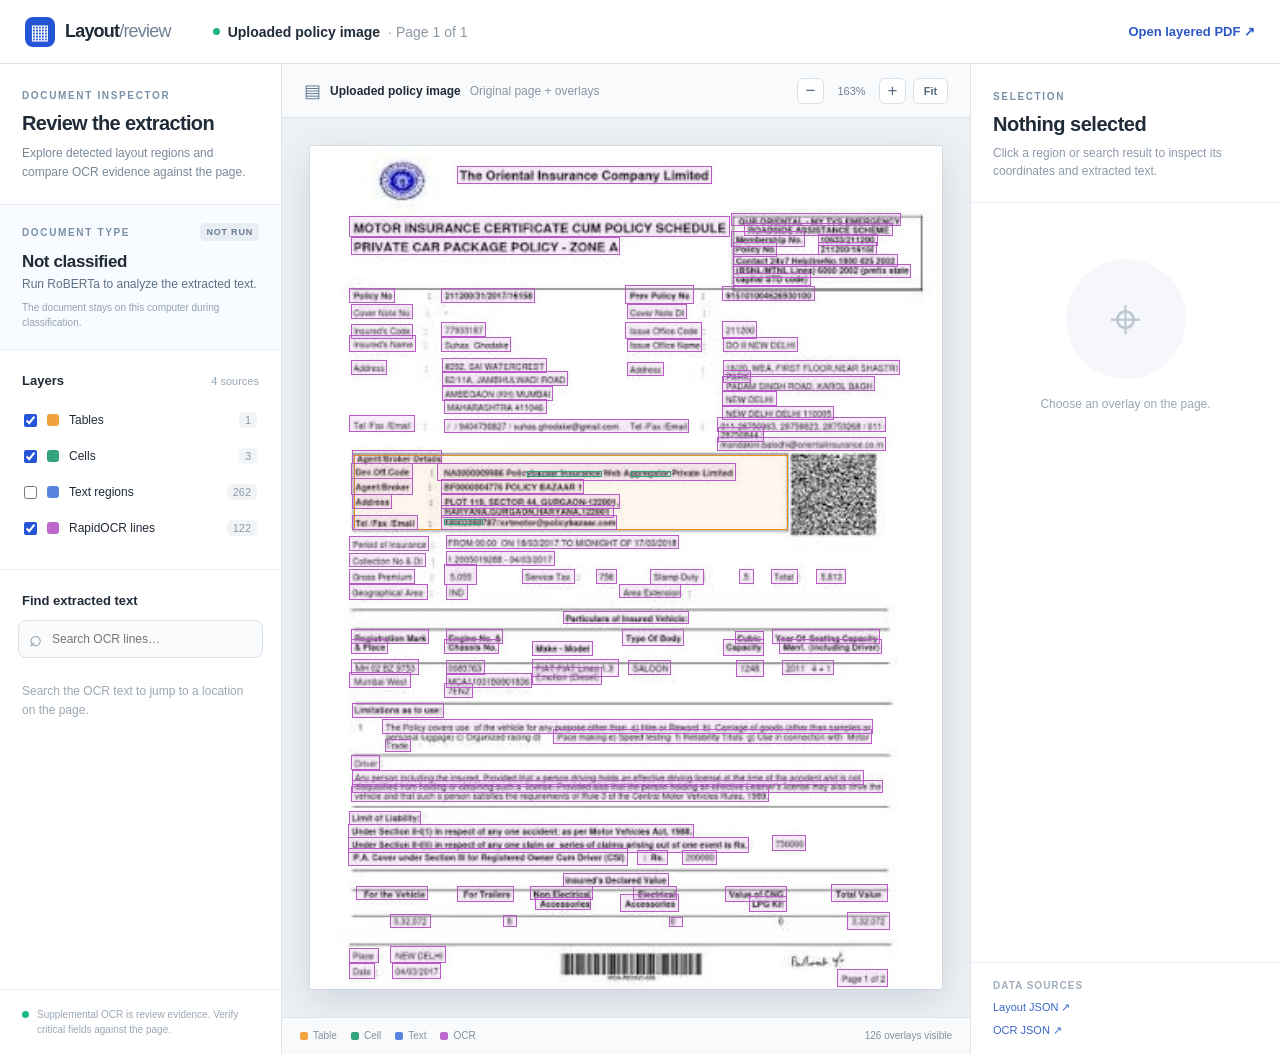
==== index.html @ 42da4f46 "Initial document review app" ====
<!doctype html>
<html lang="en">
<head>
  <meta charset="utf-8">
  <meta name="viewport" content="width=device-width, initial-scale=1">
  <title>Policy layout review</title>
  <link rel="stylesheet" href="viewer.css">
</head>
<body>
  <div class="app">
    <header class="topbar">
      <div class="brand"><span class="brand-mark">▦</span><span>Layout<span class="brand-light">/review</span></span></div>
      <div class="document-name"><span class="status-dot"></span><span id="document-name">Policy schedule</span><span class="document-sub">· Page 1 of 1</span></div>
      <a id="source-pdf" class="source-link" href="policy_roi.pdf" target="_blank" rel="noopener">Open layered PDF <span aria-hidden="true">↗</span></a>
    </header>

    <main class="workspace">
      <aside class="sidebar">
        <div class="side-head"><p class="eyebrow">DOCUMENT INSPECTOR</p><h1>Review the extraction</h1><p>Explore detected layout regions and compare OCR evidence against the page.</p></div>
        <div class="classification-card"><div class="classification-top"><span class="eyebrow">DOCUMENT TYPE</span><span id="classification-badge" class="classification-badge pending">NOT RUN</span></div><div id="classification-title" class="classification-title">Not classified</div><div id="classification-score" class="classification-score">Run RoBERTa to analyze the extracted text.</div><div id="classification-options" class="classification-options"></div><p id="classification-note" class="classification-note">The document stays on this computer during classification.</p></div>
        <div class="side-section">
          <div class="section-title"><h2>Layers</h2><span>4 sources</span></div>
          <label class="layer"><input id="layer-table" type="checkbox" checked><span class="swatch table"></span><span class="layer-name">Tables</span><span id="count-table" class="count">—</span></label>
          <label class="layer"><input id="layer-cell" type="checkbox" checked><span class="swatch cell"></span><span class="layer-name">Cells</span><span id="count-cell" class="count">—</span></label>
          <label class="layer"><input id="layer-text" type="checkbox"><span class="swatch text"></span><span class="layer-name">Text regions</span><span id="count-text" class="count">—</span></label>
          <label class="layer"><input id="layer-ocr" type="checkbox" checked><span class="swatch ocr"></span><span class="layer-name">RapidOCR lines</span><span id="count-ocr" class="count">—</span></label>
        </div>
        <div class="side-section search-section">
          <label class="search-label" for="search">Find extracted text</label>
          <div class="search-wrap"><span aria-hidden="true">⌕</span><input id="search" type="search" placeholder="Search OCR lines…" autocomplete="off"></div>
          <div id="search-results" class="search-results"><p class="muted">Search the OCR text to jump to a location on the page.</p></div>
        </div>
        <div class="sidebar-foot"><span class="tiny-dot"></span> Supplemental OCR is review evidence. Verify critical fields against the page.</div>
      </aside>

      <section class="canvas-area" aria-label="Document page">
        <div class="canvas-toolbar"><div><span class="page-icon">▤</span><strong id="toolbar-name">Policy schedule</strong><span class="toolbar-muted">Original page + overlays</span></div><div class="zoom-tools"><button id="zoom-out" aria-label="Zoom out">−</button><span id="zoom-label">100%</span><button id="zoom-in" aria-label="Zoom in">+</button><button id="fit" class="fit-button">Fit</button></div></div>
        <div id="viewport" class="viewport"><div id="page" class="page"><img src="viewer-page.jpg" alt="Scanned policy document page"><div id="overlays" class="overlays"></div></div></div>
        <div class="canvas-footer"><span><span class="legend-box table"></span> Table <span class="legend-box cell"></span> Cell <span class="legend-box text"></span> Text <span class="legend-box ocr"></span> OCR</span><span id="visible-count">Loading…</span></div>
      </section>

      <aside class="details"><div class="details-heading"><p class="eyebrow">SELECTION</p><h2 id="detail-title">Nothing selected</h2><p id="detail-subtitle">Click a region or search result to inspect its coordinates and extracted text.</p></div><div id="detail-body" class="detail-body"><div class="empty-illustration">⌖</div><p class="muted">Choose an overlay on the page.</p></div><div class="details-foot"><span>DATA SOURCES</span><a id="source-layout" href="policy_roi.page-001.json" target="_blank">Layout JSON ↗</a><a id="source-ocr" href="policy_data_enhanced.json" target="_blank">OCR JSON ↗</a></div></aside>
    </main>
  </div>
  <script src="viewer-data.js"></script>
  <script src="viewer.js"></script>
</body>
</html>
---- viewer.css ----
:root{font-family:Inter,-apple-system,BlinkMacSystemFont,"Segoe UI",sans-serif;color:#202b38;background:#eef1f4;font-size:14px}*{box-sizing:border-box}body{margin:0}.app{height:100vh;min-height:620px;display:flex;flex-direction:column}.topbar{height:64px;flex:none;background:#fff;border-bottom:1px solid #dde4ea;display:flex;align-items:center;padding:0 25px;gap:42px}.brand{font-weight:800;font-size:18px;letter-spacing:-.8px;display:flex;align-items:center;gap:10px;white-space:nowrap}.brand-mark{background:#2455d6;color:#fff;border-radius:8px;width:30px;height:30px;display:grid;place-items:center;font-size:21px;font-weight:400}.brand-light{font-weight:450;color:#718092}.document-name{font-weight:650;display:flex;align-items:center;gap:8px}.document-sub,.toolbar-muted{font-weight:400;color:#8a97a5}.status-dot,.tiny-dot{width:7px;height:7px;border-radius:50%;background:#1eb683;display:inline-block}.source-link{margin-left:auto;color:#2b58c5;text-decoration:none;font-weight:650;font-size:13px}.source-link:hover{text-decoration:underline}.workspace{display:grid;grid-template-columns:282px minmax(360px,1fr) 310px;min-height:0;flex:1}.sidebar,.details{background:#fff;min-height:0;display:flex;flex-direction:column}.sidebar{border-right:1px solid #dde4ea}.details{border-left:1px solid #dde4ea}.side-head{padding:26px 22px 23px;border-bottom:1px solid #ebeff3}.eyebrow{font-size:10px;letter-spacing:1.65px;font-weight:800;color:#7990a6;margin:0 0 10px}.side-head h1{font-size:20px;letter-spacing:-.65px;margin:0 0 9px;line-height:1.2}.side-head>p:last-child{font-size:12px;color:#798899;line-height:1.55;margin:0}.side-section{padding:23px 18px;border-bottom:1px solid #ebeff3}.section-title{display:flex;align-items:center;justify-content:space-between;padding:0 4px;margin-bottom:14px}.section-title h2{font-size:13px;margin:0}.section-title span{font-size:11px;color:#9aa7b5}.layer{display:flex;align-items:center;gap:10px;padding:10px 6px;border-radius:7px;cursor:pointer;font-size:12px}.layer:hover{background:#f6f8fa}.layer input{accent-color:#2455d6;margin:0}.swatch{height:12px;width:12px;border-radius:3px;flex:none}.swatch.table,.legend-box.table{background:#f1a13d}.swatch.cell,.legend-box.cell{background:#33a47e}.swatch.text,.legend-box.text{background:#5984de}.swatch.ocr,.legend-box.ocr{background:#bc68cb}.layer-name{flex:1}.count{color:#8b9aa9;background:#f1f4f7;padding:2px 6px;border-radius:5px;font-size:11px}.search-section{min-height:0;display:flex;flex:1;flex-direction:column}.search-label{font-weight:700;font-size:13px;margin:0 4px 12px}.search-wrap{border:1px solid #d9e1e9;background:#f9fbfc;border-radius:8px;display:flex;align-items:center;gap:8px;padding:0 10px;color:#8695a5}.search-wrap:focus-within{border-color:#4169d4;box-shadow:0 0 0 3px #4169d420}.search-wrap span{font-size:22px;line-height:1}.search-wrap input{border:0;outline:0;background:transparent;height:36px;width:100%;font:inherit;font-size:12px}.search-results{overflow:auto;margin-top:12px;min-height:0}.muted{color:#9aa7b3;font-size:12px;line-height:1.55}.search-results .muted{padding:0 4px}.result{width:100%;border:1px solid transparent;border-radius:7px;background:#fff;padding:9px;text-align:left;cursor:pointer;margin-bottom:4px}.result:hover,.result.active{background:#f4f7fe;border-color:#d9e3fa}.result-text{display:block;overflow:hidden;text-overflow:ellipsis;white-space:nowrap;font-weight:600;font-size:12px}.result-meta{display:block;color:#99a7b5;font-size:10px;margin-top:4px}.sidebar-foot{padding:17px 22px;font-size:10px;color:#9aa7b5;line-height:1.5;display:flex;align-items:flex-start;gap:8px}.sidebar-foot .tiny-dot{margin-top:4px;flex:none}.canvas-area{min-width:0;display:flex;flex-direction:column;background:#edf1f5}.canvas-toolbar{height:54px;flex:none;background:#f8fafb;border-bottom:1px solid #dbe3e9;display:flex;align-items:center;justify-content:space-between;padding:0 22px;font-size:12px}.canvas-toolbar>div:first-child{display:flex;align-items:center;gap:9px}.page-icon{font-size:18px;color:#637b98}.zoom-tools{display:flex;align-items:center;gap:7px}.zoom-tools button{border:1px solid #d8e0e8;border-radius:6px;background:#fff;color:#56697f;width:27px;height:26px;cursor:pointer;font-size:17px}.zoom-tools button:hover{background:#eaf0fb}.zoom-tools .fit-button{font-size:11px;width:35px;font-weight:650}.zoom-tools span{min-width:41px;text-align:center;font-size:11px;color:#708194}.viewport{flex:1;overflow:auto;padding:28px}.page{position:relative;width:768px;height:1024px;margin:0 auto;box-shadow:0 12px 35px #2a3d5926,0 0 0 1px #dce2e8;background:white}.page img{width:100%;height:100%;display:block}.overlays{position:absolute;inset:0;pointer-events:none}.overlay{position:absolute;pointer-events:auto;cursor:pointer;border:1.5px solid;transition:background .15s,box-shadow .15s;min-width:3px;min-height:3px}.overlay.table{border-color:#e98e1e;background:#f4a34016}.overlay.cell{border-color:#21a47a;background:#2eb58b14}.overlay.text{border-color:#4d80dc;background:#4d80dc18}.overlay.ocr{border-color:#b95bc5;background:#bb6aca1b}.overlay:hover,.overlay.selected{z-index:20;box-shadow:0 0 0 2px #fff,0 0 0 4px #263e6a;background:#4169d43a}.overlay.search-hit{background:#f6dd5888;border-color:#cf9e14;z-index:15}.canvas-footer{height:37px;flex:none;background:#f8fafb;border-top:1px solid #dbe3e9;display:flex;justify-content:space-between;align-items:center;padding:0 18px;color:#8291a0;font-size:10px}.canvas-footer>span:first-child{display:flex;align-items:center;gap:5px}.legend-box{width:8px;height:8px;border-radius:2px;display:inline-block;margin-left:9px}.legend-box:first-child{margin-left:0}.details-heading{padding:27px 22px 22px;border-bottom:1px solid #ebeff3}.details-heading h2{font-size:20px;letter-spacing:-.5px;margin:0 0 8px;line-height:1.2}.details-heading>p:last-child{font-size:12px;color:#8d9aab;line-height:1.5;margin:0}.detail-body{padding:20px 22px;overflow:auto;flex:1}.empty-illustration{height:120px;width:120px;border-radius:50%;background:#f5f7fa;display:grid;place-items:center;color:#bcc8d3;font-size:55px;margin:36px auto 16px}.detail-body>.muted{text-align:center}.detail-label{font-size:10px;color:#8798a8;letter-spacing:1px;font-weight:800;text-transform:uppercase;margin:20px 0 8px}.detail-label:first-child{margin-top:0}.detail-value{font-size:13px;line-height:1.55;word-break:break-word}.detail-code{background:#f5f7fa;border:1px solid #e8edf1;border-radius:7px;padding:11px 12px;font:11px/1.8 ui-monospace,SFMono-Regular,monospace;color:#587086}.confidence{display:flex;align-items:center;gap:10px}.confidence-track{height:5px;background:#e7edf1;border-radius:5px;flex:1;overflow:hidden}.confidence-fill{height:100%;background:#24b280}.details-foot{border-top:1px solid #ebeff3;padding:17px 22px;display:flex;flex-direction:column;gap:10px;font-size:11px}.details-foot span{font-size:10px;letter-spacing:1px;color:#a1aebb;font-weight:800}.details-foot a{color:#3866c7;text-decoration:none}.details-foot a:hover{text-decoration:underline}@media(max-width:1100px){.workspace{grid-template-columns:245px minmax(320px,1fr)}.details{display:none}}@media(max-width:700px){.app{height:auto;min-height:100vh}.topbar{gap:12px;padding:0 14px}.document-name{display:none}.workspace{display:flex;flex-direction:column}.sidebar{border:0}.side-head{padding:16px}.side-section{padding:12px 16px}.search-section{max-height:260px}.sidebar-foot{display:none}.canvas-area{height:75vh}.canvas-toolbar{padding:0 12px}.toolbar-muted{display:none}.viewport{padding:16px}.canvas-footer{padding:0 10px}}
.classification-card{padding:18px 22px 19px;border-bottom:1px solid #ebeff3;background:#f8fbff}.classification-top{display:flex;align-items:center;justify-content:space-between;gap:8px}.classification-top .eyebrow{margin:0}.classification-badge{font-size:9px;letter-spacing:.8px;font-weight:800;border-radius:5px;padding:4px 6px;background:#e9eef5;color:#6c7f93}.classification-badge.insurance_policy{background:#def5e9;color:#177451}.classification-badge.other_document{background:#e8edf8;color:#405d9d}.classification-badge.needs_review{background:#fff1d9;color:#a4670d}.classification-title{font-size:17px;letter-spacing:-.4px;font-weight:750;margin-top:11px}.classification-score{font-size:12px;color:#5d7187;margin-top:5px}.classification-note{font-size:10px;line-height:1.45;color:#93a2b1;margin:10px 0 0}
.classification-badge.tax_invoice{background:#e8f2ff;color:#315fb3}
.classification-options{display:flex;flex-wrap:wrap;gap:5px;margin-top:10px}.classification-options:empty{display:none}.classification-option{font-size:10px;color:#5c7189;background:#edf2f8;border-radius:5px;padding:4px 6px}
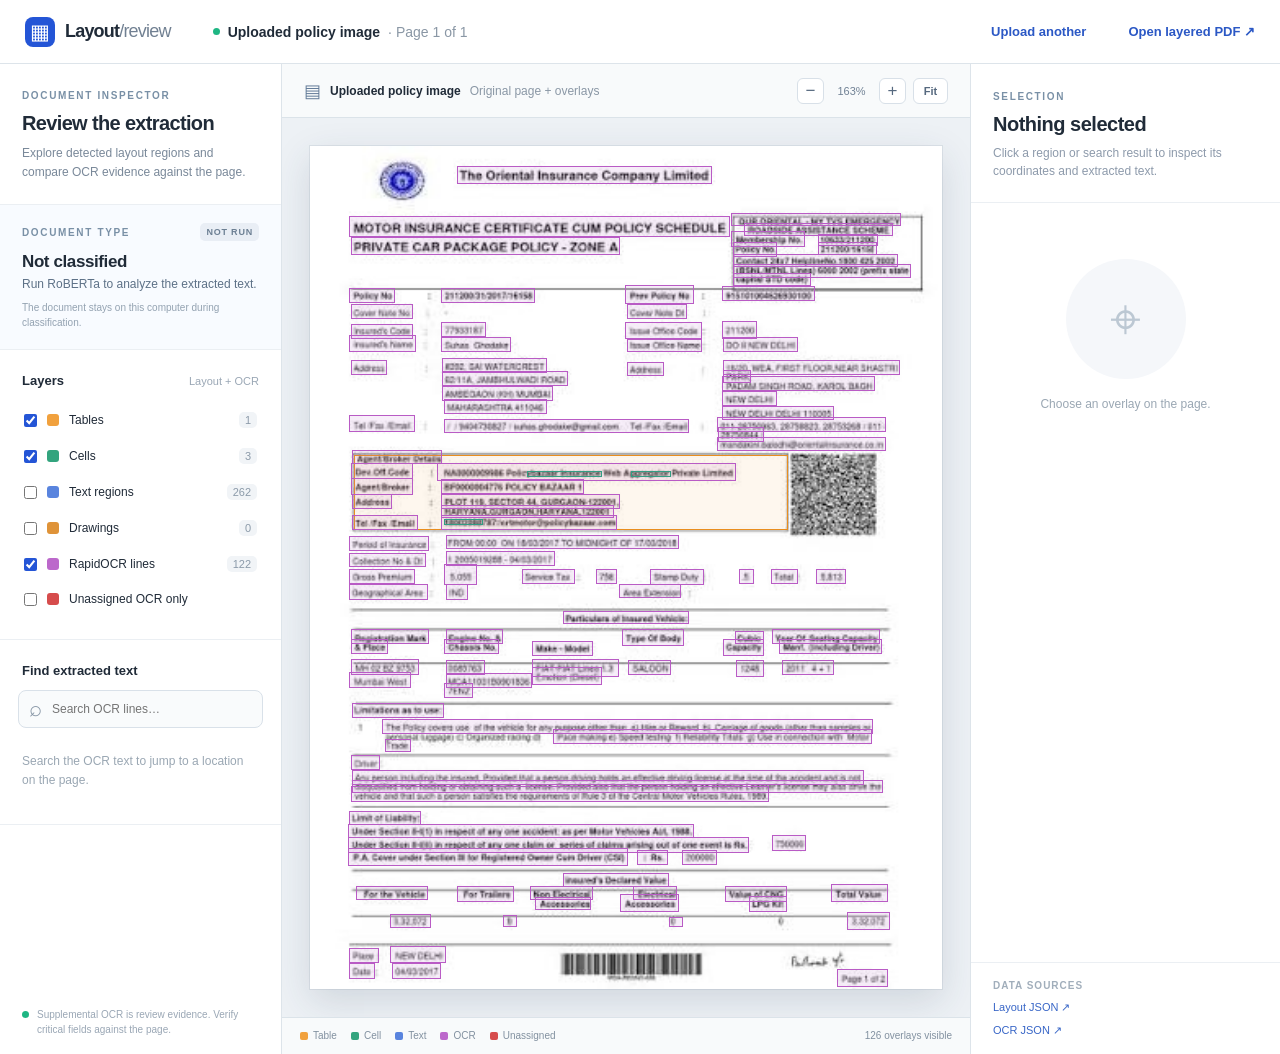
==== commit 26e3d96b: "Add question-directed evidence retrieval" ====
--- a/index.html
+++ b/index.html
@@ -11,6 +11,7 @@
     <header class="topbar">
       <div class="brand"><span class="brand-mark">▦</span><span>Layout<span class="brand-light">/review</span></span></div>
       <div class="document-name"><span class="status-dot"></span><span id="document-name">Policy schedule</span><span class="document-sub">· Page 1 of 1</span></div>
+      <a class="source-link upload-link" href="/">Upload another</a>
       <a id="source-pdf" class="source-link" href="policy_roi.pdf" target="_blank" rel="noopener">Open layered PDF <span aria-hidden="true">↗</span></a>
     </header>
 
@@ -19,12 +20,16 @@
         <div class="side-head"><p class="eyebrow">DOCUMENT INSPECTOR</p><h1>Review the extraction</h1><p>Explore detected layout regions and compare OCR evidence against the page.</p></div>
         <div class="classification-card"><div class="classification-top"><span class="eyebrow">DOCUMENT TYPE</span><span id="classification-badge" class="classification-badge pending">NOT RUN</span></div><div id="classification-title" class="classification-title">Not classified</div><div id="classification-score" class="classification-score">Run RoBERTa to analyze the extracted text.</div><div id="classification-options" class="classification-options"></div><p id="classification-note" class="classification-note">The document stays on this computer during classification.</p></div>
         <div class="side-section">
-          <div class="section-title"><h2>Layers</h2><span>4 sources</span></div>
+          <div class="section-title"><h2>Layers</h2><span>Layout + OCR</span></div>
           <label class="layer"><input id="layer-table" type="checkbox" checked><span class="swatch table"></span><span class="layer-name">Tables</span><span id="count-table" class="count">—</span></label>
           <label class="layer"><input id="layer-cell" type="checkbox" checked><span class="swatch cell"></span><span class="layer-name">Cells</span><span id="count-cell" class="count">—</span></label>
           <label class="layer"><input id="layer-text" type="checkbox"><span class="swatch text"></span><span class="layer-name">Text regions</span><span id="count-text" class="count">—</span></label>
+          <label class="layer"><input id="layer-drawing" type="checkbox"><span class="swatch drawing"></span><span class="layer-name">Drawings</span><span id="count-drawing" class="count">—</span></label>
           <label class="layer"><input id="layer-ocr" type="checkbox" checked><span class="swatch ocr"></span><span class="layer-name">RapidOCR lines</span><span id="count-ocr" class="count">—</span></label>
+          <label class="layer"><input id="show-unassigned" type="checkbox"><span class="swatch unassigned"></span><span class="layer-name">Unassigned OCR only</span></label>
         </div>
+        <div id="sections-panel" class="side-section" hidden><div class="section-title"><h2>Policy sections</h2><span id="sections-count"></span></div><div id="sections-list" class="sections-list"></div><p class="muted">Select a block to inspect its text and OCR evidence. Unknown blocks stay unassigned.</p></div>
+        <div id="evidence-panel" class="side-section" hidden><div class="section-title"><h2>Evidence review</h2><span id="evidence-count"></span></div><div id="evidence-list" class="evidence-list"></div></div>
         <div class="side-section search-section">
           <label class="search-label" for="search">Find extracted text</label>
           <div class="search-wrap"><span aria-hidden="true">⌕</span><input id="search" type="search" placeholder="Search OCR lines…" autocomplete="off"></div>
@@ -36,10 +41,10 @@
       <section class="canvas-area" aria-label="Document page">
         <div class="canvas-toolbar"><div><span class="page-icon">▤</span><strong id="toolbar-name">Policy schedule</strong><span class="toolbar-muted">Original page + overlays</span></div><div class="zoom-tools"><button id="zoom-out" aria-label="Zoom out">−</button><span id="zoom-label">100%</span><button id="zoom-in" aria-label="Zoom in">+</button><button id="fit" class="fit-button">Fit</button></div></div>
         <div id="viewport" class="viewport"><div id="page" class="page"><img src="viewer-page.jpg" alt="Scanned policy document page"><div id="overlays" class="overlays"></div></div></div>
-        <div class="canvas-footer"><span><span class="legend-box table"></span> Table <span class="legend-box cell"></span> Cell <span class="legend-box text"></span> Text <span class="legend-box ocr"></span> OCR</span><span id="visible-count">Loading…</span></div>
+        <div class="canvas-footer"><span><span class="legend-box table"></span> Table <span class="legend-box cell"></span> Cell <span class="legend-box text"></span> Text <span class="legend-box ocr"></span> OCR <span class="legend-box unassigned"></span> Unassigned</span><span id="visible-count">Loading…</span></div>
       </section>
 
-      <aside class="details"><div class="details-heading"><p class="eyebrow">SELECTION</p><h2 id="detail-title">Nothing selected</h2><p id="detail-subtitle">Click a region or search result to inspect its coordinates and extracted text.</p></div><div id="detail-body" class="detail-body"><div class="empty-illustration">⌖</div><p class="muted">Choose an overlay on the page.</p></div><div class="details-foot"><span>DATA SOURCES</span><a id="source-layout" href="policy_roi.page-001.json" target="_blank">Layout JSON ↗</a><a id="source-ocr" href="policy_data_enhanced.json" target="_blank">OCR JSON ↗</a></div></aside>
+      <aside class="details"><div class="details-heading"><p class="eyebrow">SELECTION</p><h2 id="detail-title">Nothing selected</h2><p id="detail-subtitle">Click a region or search result to inspect its coordinates and extracted text.</p></div><div id="detail-body" class="detail-body"><div class="empty-illustration">⌖</div><p class="muted">Choose an overlay on the page.</p></div><div class="details-foot"><span>DATA SOURCES</span><a id="source-layout" href="policy_roi.page-001.json" target="_blank">Layout JSON ↗</a><a id="source-ocr" href="policy_data_enhanced.json" target="_blank">OCR JSON ↗</a><a id="source-association" href="#" target="_blank" hidden>Association JSON ↗</a><a id="source-sections" href="#" target="_blank" hidden>Section JSON ↗</a><a id="source-evidence" href="#" target="_blank" hidden>Evidence manifest ↗</a><a id="source-roi-ocr" href="#" target="_blank" hidden>Grouped ROI OCR JSON ↗</a><a id="crop-gallery" href="#" target="_blank" hidden>Inspect ROI crops ↗</a></div></aside>
     </main>
   </div>
   <script src="viewer-data.js"></script>
--- a/viewer.css
+++ b/viewer.css
@@ -2,3 +2,8 @@
 .classification-card{padding:18px 22px 19px;border-bottom:1px solid #ebeff3;background:#f8fbff}.classification-top{display:flex;align-items:center;justify-content:space-between;gap:8px}.classification-top .eyebrow{margin:0}.classification-badge{font-size:9px;letter-spacing:.8px;font-weight:800;border-radius:5px;padding:4px 6px;background:#e9eef5;color:#6c7f93}.classification-badge.insurance_policy{background:#def5e9;color:#177451}.classification-badge.other_document{background:#e8edf8;color:#405d9d}.classification-badge.needs_review{background:#fff1d9;color:#a4670d}.classification-title{font-size:17px;letter-spacing:-.4px;font-weight:750;margin-top:11px}.classification-score{font-size:12px;color:#5d7187;margin-top:5px}.classification-note{font-size:10px;line-height:1.45;color:#93a2b1;margin:10px 0 0}
 .classification-badge.tax_invoice{background:#e8f2ff;color:#315fb3}
 .classification-options{display:flex;flex-wrap:wrap;gap:5px;margin-top:10px}.classification-options:empty{display:none}.classification-option{font-size:10px;color:#5c7189;background:#edf2f8;border-radius:5px;padding:4px 6px}
+.topbar .upload-link{margin-left:auto}.topbar .source-link:not(.upload-link){margin-left:0}@media(max-width:700px){.topbar .upload-link{font-size:11px}.topbar #source-pdf{display:none}}
+.swatch.drawing,.legend-box.drawing{background:#df9338}.swatch.unassigned,.legend-box.unassigned{background:#d64c4c}.overlay.drawing{border-color:#d8872a;background:#ec9a3214}.overlay.ocr.unassigned{border-color:#d64c4c;border-style:dashed;background:#e7656520}.overlay.ocr.ambiguous{box-shadow:inset 0 0 0 1px #e5aa35}.overlay.related{z-index:18;box-shadow:0 0 0 2px #fff,0 0 0 4px #1b8cbd;background:#29a5d044}.association-list{display:flex;flex-direction:column;gap:5px}.association-list button{border:1px solid #dce4ec;border-radius:6px;background:#f7fafd;text-align:left;padding:6px 8px;color:#315879;font-size:11px;line-height:1.4;font-family:inherit;cursor:pointer;word-break:break-word}.association-list button:hover{background:#eaf3fb}
+.sections-list{max-height:220px;overflow:auto}.section-group{border-bottom:1px solid #eef1f4;padding:4px 0}.section-group summary{cursor:pointer;font-weight:650;font-size:12px;padding:5px 4px}.section-group button{display:block;width:100%;border:0;background:#f8fafc;text-align:left;font:11px/1.4 inherit;color:#42586e;padding:6px 8px;cursor:pointer;overflow:hidden;text-overflow:ellipsis;white-space:nowrap}.section-group button:hover{background:#eaf1ff}.detail-code{white-space:pre-wrap;margin-top:12px}
+.evidence-list{max-height:260px;overflow:auto}.evidence-group{border-bottom:1px solid #e9edf2;padding:5px 2px}.evidence-group summary{cursor:pointer;font-size:11px;font-weight:700;color:#263d57}.evidence-group p{font-size:11px;line-height:1.35;margin:7px 0;color:#50657a}.evidence-group .evidence-meta{font-size:10px;color:#74869a}.evidence-group button{display:block;width:100%;padding:6px;margin:4px 0;border:1px solid #dce4ec;border-radius:5px;background:#f7faff;text-align:left;font-size:10px;color:#365b80;cursor:pointer}.evidence-group button:hover{background:#e8f1ff}.evidence-group .evidence-rejected{color:#9a6d63;font-size:10px}.detail-value{white-space:pre-wrap}
+.sidebar{overflow-y:auto}.sidebar .search-section{flex:none;min-height:170px}.sidebar-foot{margin-top:auto}
